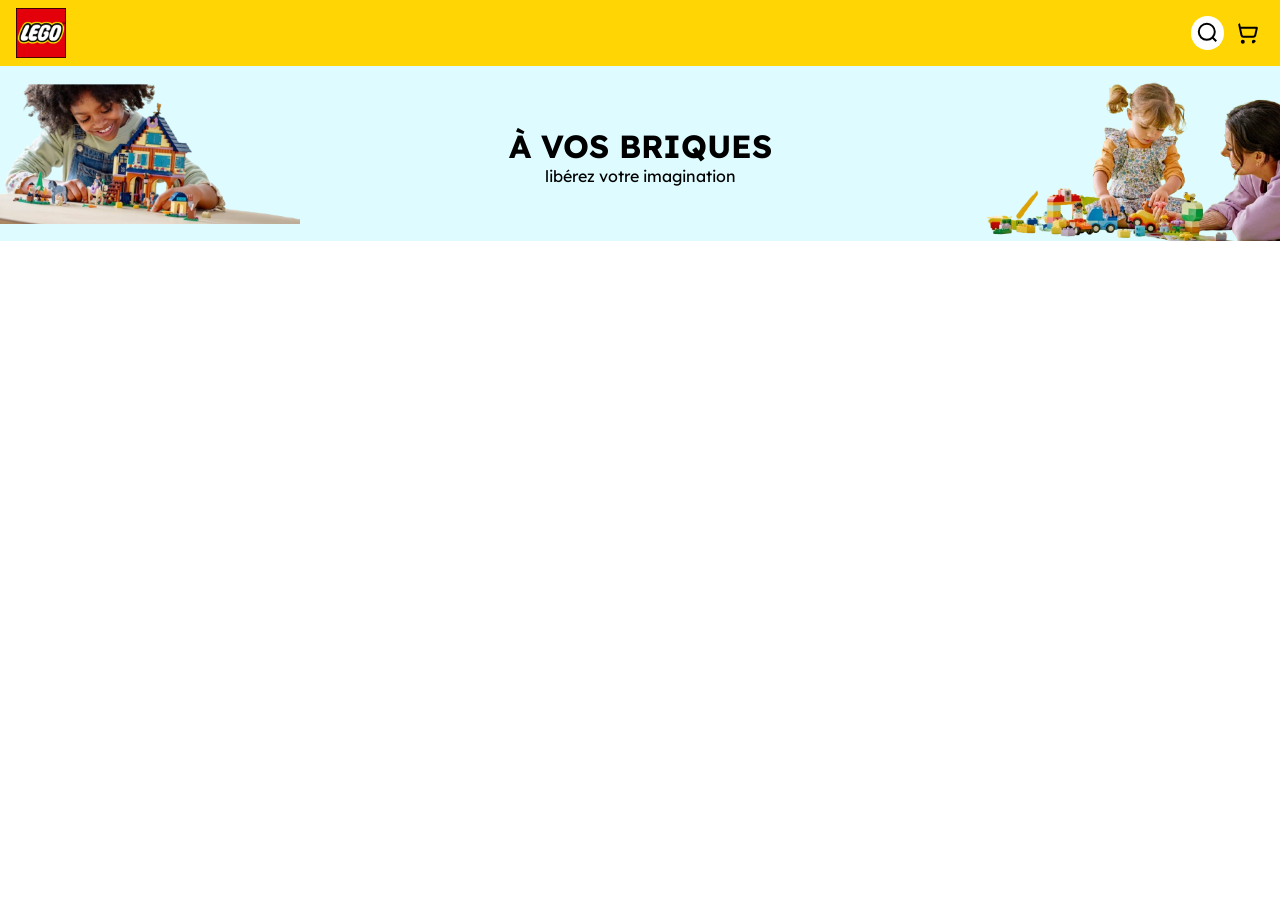
==== index.html @ 7a970a9f "feat(header): add header section with logo and text, and integrate custom font" ====
<!DOCTYPE html>
<html lang="en">
<head>
  <meta charset="UTF-8">
  <meta name="viewport" content="width=device-width, initial-scale=1.0">
  <title>Accueil | Boutique LEGO® (non-)officielle FR </title>

  <link rel="stylesheet" href="styles/base.css">
  <link rel="stylesheet" href="styles/navbar.css">
  <link rel="stylesheet" href="styles/header.css">

  <link rel="preconnect" href="https://fonts.googleapis.com">
  <link rel="preconnect" href="https://fonts.gstatic.com" crossorigin>
  <link href="https://fonts.googleapis.com/css2?family=Lexend:wght@100..900&display=swap" rel="stylesheet">
</head>
<body>
  <header>
    <div class="navbar">
      <img src="public/lego-logo.png" alt="LEGO® logo" class="logo">

      <div class="nav-links">
        <svg xmlns="http://www.w3.org/2000/svg" width="24" height="24" viewBox="0 0 24 24" fill="none" stroke="currentColor" stroke-width="2" stroke-linecap="round" stroke-linejoin="round" class="lucide lucide-search"><circle cx="11" cy="11" r="8"/><path d="m21 21-4.3-4.3"/></svg>

        <svg xmlns="http://www.w3.org/2000/svg" width="24" height="24" viewBox="0 0 24 24" fill="none" stroke="currentColor" stroke-width="2" stroke-linecap="round" stroke-linejoin="round" class="lucide lucide-shopping-cart"><circle cx="8" cy="21" r="1"/><circle cx="19" cy="21" r="1"/><path d="M2.05 2.05h2l2.66 12.42a2 2 0 0 0 2 1.58h9.78a2 2 0 0 0 1.95-1.57l1.65-7.43H5.12"/></svg>
      </div>
    </div>

    <div class="header">
      <img src="./public/lego-human-left.png" alt="LEGO® logo" class="left">

      <div class="header-content">
        <h1>À vos briques</h1>
        <p>libérez votre imagination</p>
      </div>

      <img src="./public/lego-human-right.png" alt="LEGO® logo" class="right">
    </div>
  </header>
</body>
</html>
---- styles/base.css ----
body {
  padding: 0;
  margin: 0;
  background-color: #FFFFFF;

  font-family: "Lexend", sans-serif;
}
---- styles/navbar.css ----
.navbar {
  padding: 0.5rem 1rem;
  display: flex;
  flex-direction: row;
  justify-content: space-between;
  align-items: center;
  align-content: center;
  background-color: #FFD503;
}

img {
  width: 50px;
  height: 50px;
}

.nav-links {
  display: flex;
  justify-content: space-between;
  gap: 6px;
  cursor: pointer;

  .lucide {
    color: #000000;
    padding: 0.3rem;
    border-radius: 100%;
  }:hover {
    background-color: rgb(248, 248, 248);
  }

  .lucide-search {
    background-color: #FFFFFF;
  }:hover {
    background-color: rgb(248, 248, 248);
  }
}
---- styles/header.css ----
.header {
  background-color: #DEFCFF;
  position: relative;
  display: flex;
  flex-direction: row;
  justify-content: space-between;
  z-index: 1;
  align-items: center;
}

.header-content {
  text-align: center;
  display: flex;
  flex-direction: column;
  justify-content: center;
  align-items: center;
  flex: 1;
  z-index: 10;
  color: #000000;
}

.header img {
  width: 300px;
  height: auto;
}

.header-content h1 {
  font-size: 2rem;
  font-weight: bold;
  text-transform: uppercase;
  margin-bottom: -1rem;
}

.header-content p {
  font-size: 1rem;
}
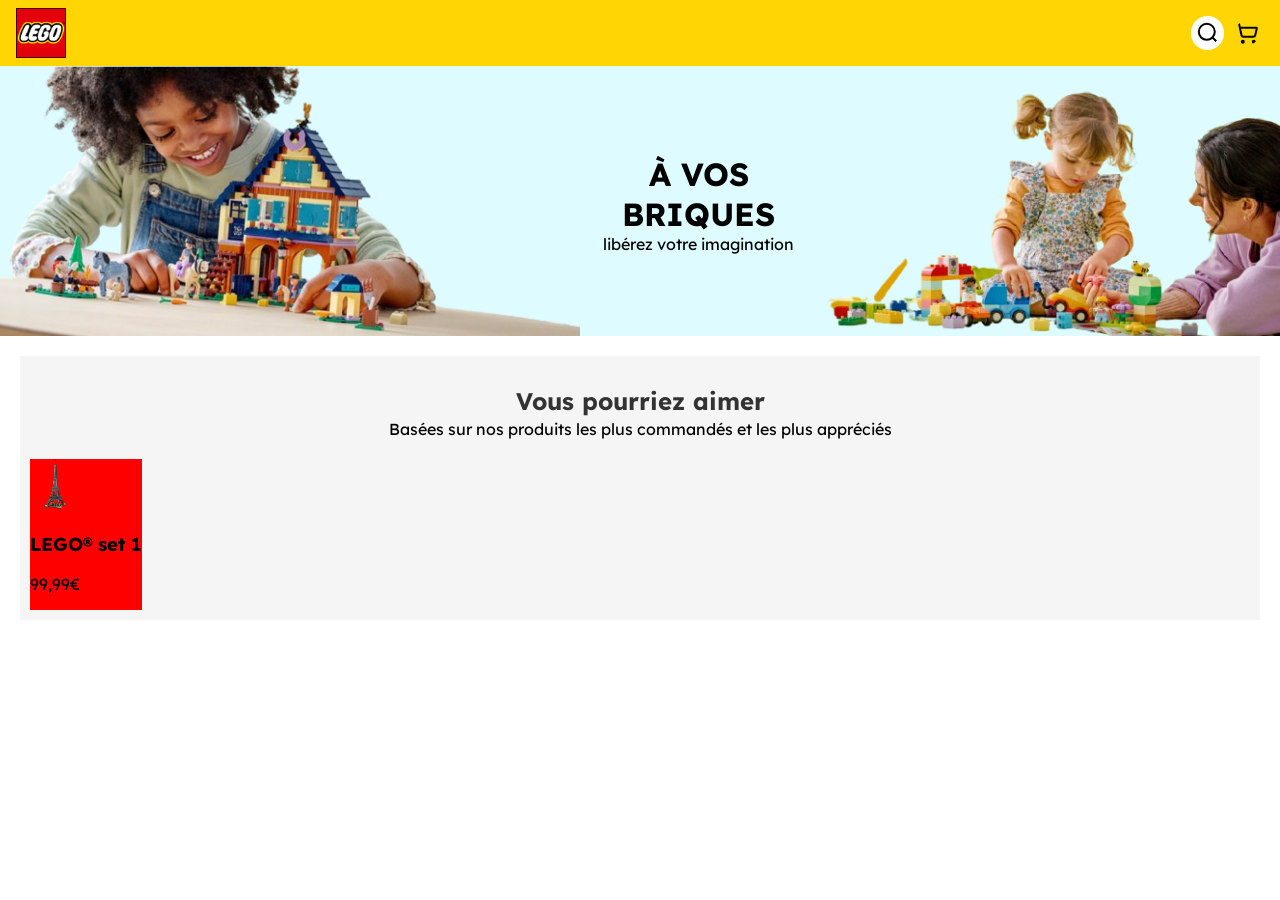
==== commit 26c9422b: "feat(most-sell): add most-sell section with styling for featured LEGO® items" ====
--- a/index.html
+++ b/index.html
@@ -8,6 +8,7 @@
   <link rel="stylesheet" href="styles/base.css">
   <link rel="stylesheet" href="styles/navbar.css">
   <link rel="stylesheet" href="styles/header.css">
+  <link rel="stylesheet" href="styles/most-sell.css">
 
   <link rel="preconnect" href="https://fonts.googleapis.com">
   <link rel="preconnect" href="https://fonts.gstatic.com" crossorigin>
@@ -36,5 +37,20 @@
       <img src="./public/lego-human-right.png" alt="LEGO® logo" class="right">
     </div>
   </header>
+
+  <div id="most-sell">
+    <div id="title">
+      <h2>Vous pourriez aimer</h2>
+      <p>Basées sur nos produits les plus commandés et les plus appréciés</p>
+    </div>
+
+    <div id="items">
+      <div class="lego-item-card">
+        <img src="./public/items/0.png" alt="LEGO® set 1">
+        <h3>LEGO® set 1</h3>
+        <p>99,99€</p>
+      </div>
+    </div>
+  </div>
 </body>
 </html>
--- a/styles/header.css
+++ b/styles/header.css
@@ -6,6 +6,11 @@
   justify-content: space-between;
   z-index: 1;
   align-items: center;
+  height: 30vh;
+
+  @media (max-width: 768px) {
+    height: 20vh;
+  }
 }
 
 .header-content {
@@ -19,9 +24,29 @@
   color: #000000;
 }
 
-.header img {
-  width: 300px;
-  height: auto;
+.header {
+  img {
+    width: 300px;
+    height: auto;
+  }
+
+  img.left {
+    height: 100%;
+    width: auto;
+
+    @media (max-width: 768px) {
+      display: none;
+    }
+  }
+
+  img.right {
+    height: 100%;
+    width: auto;
+
+    @media (max-width: 768px) {
+      display: none;
+    }
+  }
 }
 
 .header-content h1 {
--- a/styles/most-sell.css
+++ b/styles/most-sell.css
@@ -0,0 +1,32 @@
+div#most-sell {
+    margin: 20px;
+    padding: 10px;
+    background-color: #f5f5f5;
+
+    #title {
+        text-align: center;
+        margin-bottom: 20px;
+
+        h2 {
+            font-size: 1.5em;
+            color: #333;
+            margin-bottom: -13px;
+        }
+    
+        ul {
+            list-style-type: none;
+            padding: 0;
+            margin: 0;
+        }
+    }
+
+    #items {
+        display: flex;
+        justify-content: space-between;
+        flex-wrap: wrap;
+    }
+}
+
+.lego-item-card {
+    background-color: red;
+}
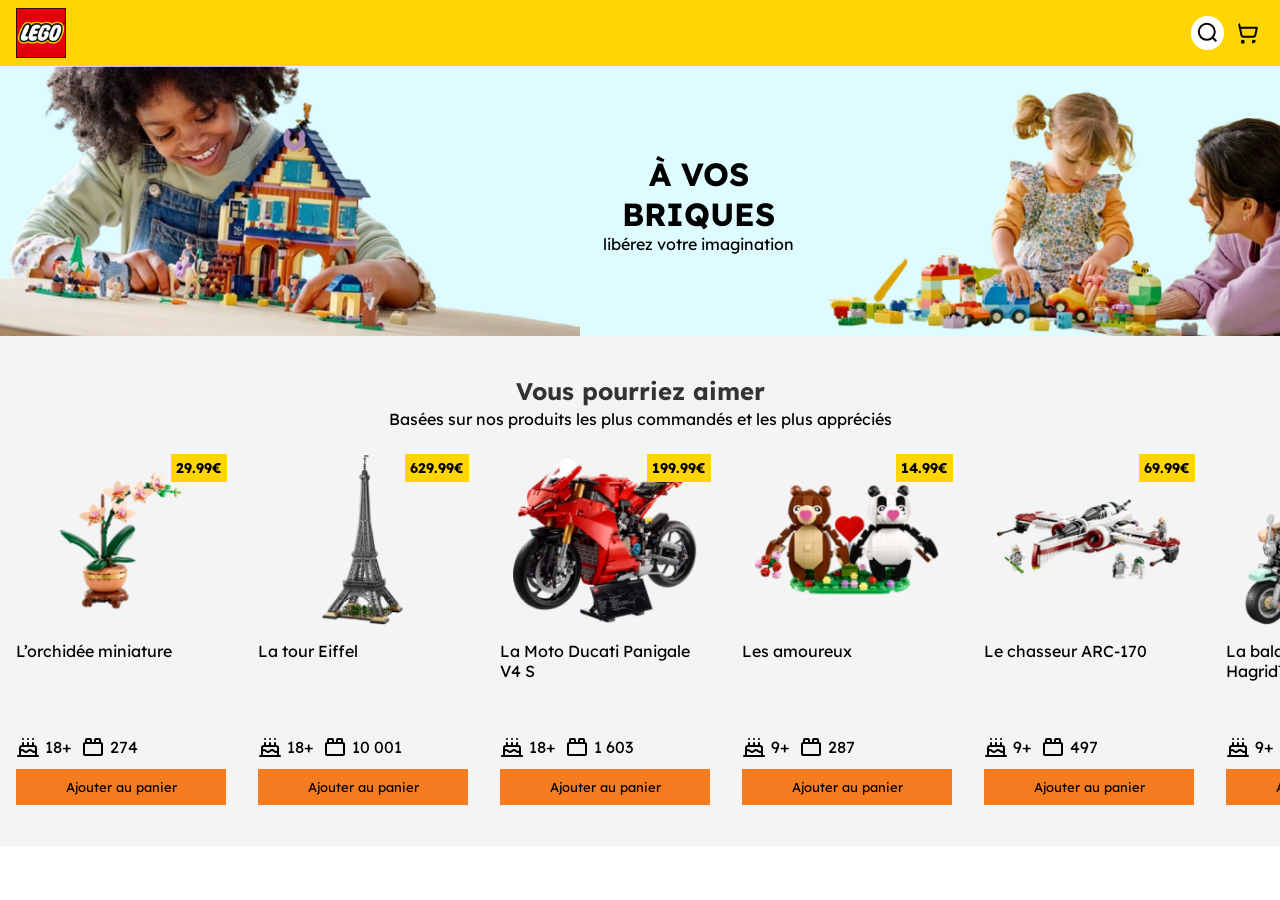
==== commit f508f63c: "feat(lego-item-card): implement custom element for LEGO® item display with dynamic attributes" ====
--- a/index.html
+++ b/index.html
@@ -14,8 +14,9 @@
   <link rel="preconnect" href="https://fonts.gstatic.com" crossorigin>
   <link href="https://fonts.googleapis.com/css2?family=Lexend:wght@100..900&display=swap" rel="stylesheet">
 </head>
+
 <body>
-  <header>
+  <header style="width: 100%;">
     <div class="navbar">
       <img src="public/lego-logo.png" alt="LEGO® logo" class="logo">
 
@@ -45,12 +46,64 @@
     </div>
 
     <div id="items">
-      <div class="lego-item-card">
-        <img src="./public/items/0.png" alt="LEGO® set 1">
-        <h3>LEGO® set 1</h3>
-        <p>99,99€</p>
-      </div>
+      <lego-item-card
+        image="./public/items/2.png"
+        price="29.99€"
+        name="L’orchidée miniature"
+        age="18+"
+        bricks="274"
+      ></lego-item-card>
+
+      <lego-item-card
+        image="./public/items/0.png"
+        price="629.99€"
+        name="La tour Eiffel"
+        age="18+"
+        bricks="10 001"
+      ></lego-item-card>
+      
+      <lego-item-card
+        image="./public/items/1.png"
+        price="199.99€"
+        name="La Moto Ducati Panigale V4 S"
+        age="18+"
+        bricks="1 603"
+      ></lego-item-card>
+      
+      <lego-item-card
+        image="./public/items/3.png"
+        price="14.99€"
+        name="Les amoureux"
+        age="9+"
+        bricks="287"
+      ></lego-item-card>
+      
+      <lego-item-card
+        image="./public/items/4.png"
+        price="69.99€"
+        name="Le chasseur ARC-170"
+        age="9+"
+        bricks="497"
+      ></lego-item-card>
+      
+      <lego-item-card
+        image="./public/items/5.png"
+        price="49.99€"
+        name="La balade en moto de Hagrid™ et Harry"
+        age="9+"
+        bricks="617"
+      ></lego-item-card>
+      
+      <lego-item-card
+        image="./public/items/6.png"
+        price="79.99€"
+        name="LOVE"
+        age="18+"
+        bricks="791"
+      ></lego-item-card>
     </div>
   </div>
+
+  <script src="public/scripts/lego-item-card.js"></script>
 </body>
 </html>
--- a/styles/base.css
+++ b/styles/base.css
@@ -1,7 +1,17 @@
+/* style="display: flex; justify-content: center; align-items: center; flex-direction: column;" */
+
 body {
   padding: 0;
   margin: 0;
   background-color: #FFFFFF;
 
   font-family: "Lexend", sans-serif;
+
+  width: 100%;
+  height: 100%;
+
+  display: flex;
+  justify-content: center;
+  align-items: center;
+  flex-direction: column;
 }
--- a/styles/most-sell.css
+++ b/styles/most-sell.css
@@ -1,32 +1,117 @@
-div#most-sell {
-    margin: 20px;
-    padding: 10px;
-    background-color: #f5f5f5;
+#most-sell {
+  background-color: #F4F4F4;
+  width: 100%;
+  padding: 20px;
+}
 
-    #title {
-        text-align: center;
-        margin-bottom: 20px;
+#title {
+  text-align: center;
+  margin-bottom: 20px;
+}
 
-        h2 {
-            font-size: 1.5em;
-            color: #333;
-            margin-bottom: -13px;
-        }
-    
-        ul {
-            list-style-type: none;
-            padding: 0;
-            margin: 0;
-        }
-    }
+#title h2 {
+  font-size: 1.5em;
+  color: #333;
+  margin-bottom: -13px;
+}
 
-    #items {
-        display: flex;
-        justify-content: space-between;
-        flex-wrap: wrap;
-    }
+#title ul {
+  list-style-type: none;
+  padding: 0;
+  margin: 0;
+}
+
+#items {
+  padding-left: 10px;
+  padding-right: 10px;
+
+  display: flex;
+  flex-direction: row;
+  gap: 20px;
+  overflow-x: auto;
+  overflow-y: hidden;
+  -webkit-overflow-scrolling: touch;
+  padding-bottom: 15px;
 }
 
 .lego-item-card {
-    background-color: red;
+  position: relative;
+  background-color: #F4F4F4;
+  padding: 6px;
+  min-width: 210px;
+  flex-shrink: 0;
+  min-height: 350px;
+  
+  display: flex;
+  flex-direction: column;
+}
+
+.lego-item-card img {
+  width: 100%;
+  height: 170px;
+  object-fit: contain;
+}
+
+.lego-item-card span.price {
+  position: absolute;
+  top: 0;
+  right: 0;
+  background-color: #FFD503;
+  color: #000000;
+  padding: 5px;
+  margin: 5px;
+  font-size: 14px;
+  font-weight: bold;
+}
+
+.lego-item-card p {
+  font-weight: 400;
+  flex-shrink: 1;
+	max-width: 210px;
+}
+
+.card-content {
+  display: flex;
+  flex-direction: column;
+  flex: 1;
+  justify-content: space-between;
+}
+
+.item-bottom {
+  padding: 10px;
+  margin-top: auto;
+}
+
+.item-details {
+  display: flex;
+  flex-direction: row;
+  gap: 10px;
+  margin-bottom: 10px;
+}
+
+.item-age, 
+.item-bricks {
+  display: flex;
+  align-items: center;
+  justify-content: center;
+  gap: 5px;
+}
+
+.item-bottom {
+	padding: 0px;
+}
+
+.item-bottom button {
+  font-family: 'Lexend', sans-serif;
+  background-color: #F57C20;
+  padding: 10px;
+  border: none;
+  font-weight: 400;
+  cursor: pointer;
+  width: 100%;
+  font-size: 13px;
+}
+
+.item-bottom button:hover {
+	background-color: #e0701b;
 }
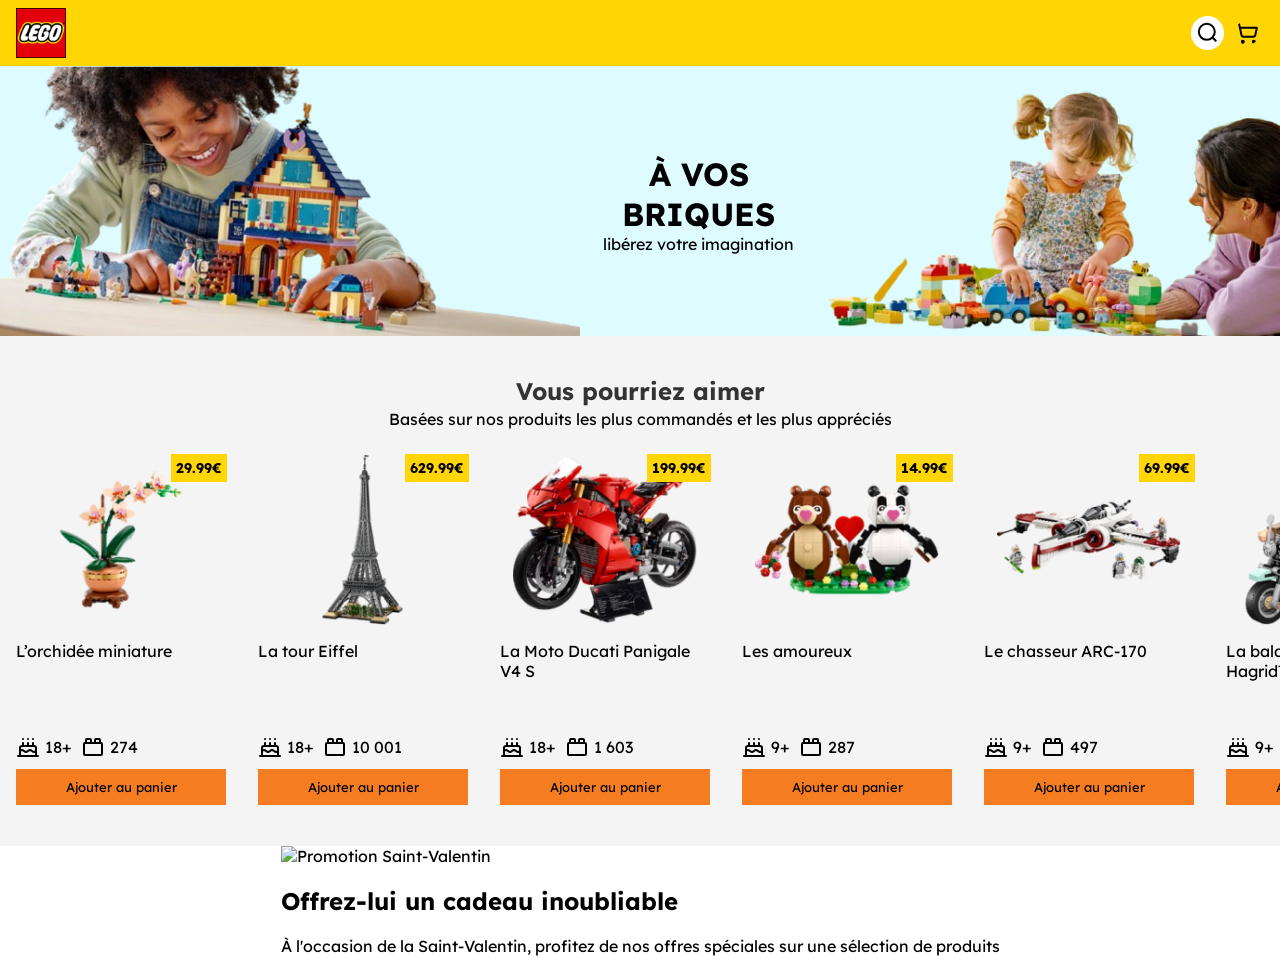
==== commit 79c2b2cd: "feat(promo): add promotional section for Valentine's Day with associated styles" ====
--- a/index.html
+++ b/index.html
@@ -9,6 +9,7 @@
   <link rel="stylesheet" href="styles/navbar.css">
   <link rel="stylesheet" href="styles/header.css">
   <link rel="stylesheet" href="styles/most-sell.css">
+  <link rel="stylesheet" href="styles/promo.css">
 
   <link rel="preconnect" href="https://fonts.googleapis.com">
   <link rel="preconnect" href="https://fonts.gstatic.com" crossorigin>
@@ -104,6 +105,15 @@
     </div>
   </div>
 
+  <section id="valentine">
+    <img src="./public/promo/valentine.png" alt="Promotion Saint-Valentin" class="promo-image">
+    
+    <div class="promo-content">
+      <h2>Offrez-lui un cadeau inoubliable</h2>
+      <p>À l'occasion de la Saint-Valentin, profitez de nos offres spéciales sur une sélection de produits</p>
+    </div>
+  </section>
+
   <script src="public/scripts/lego-item-card.js"></script>
 </body>
 </html>
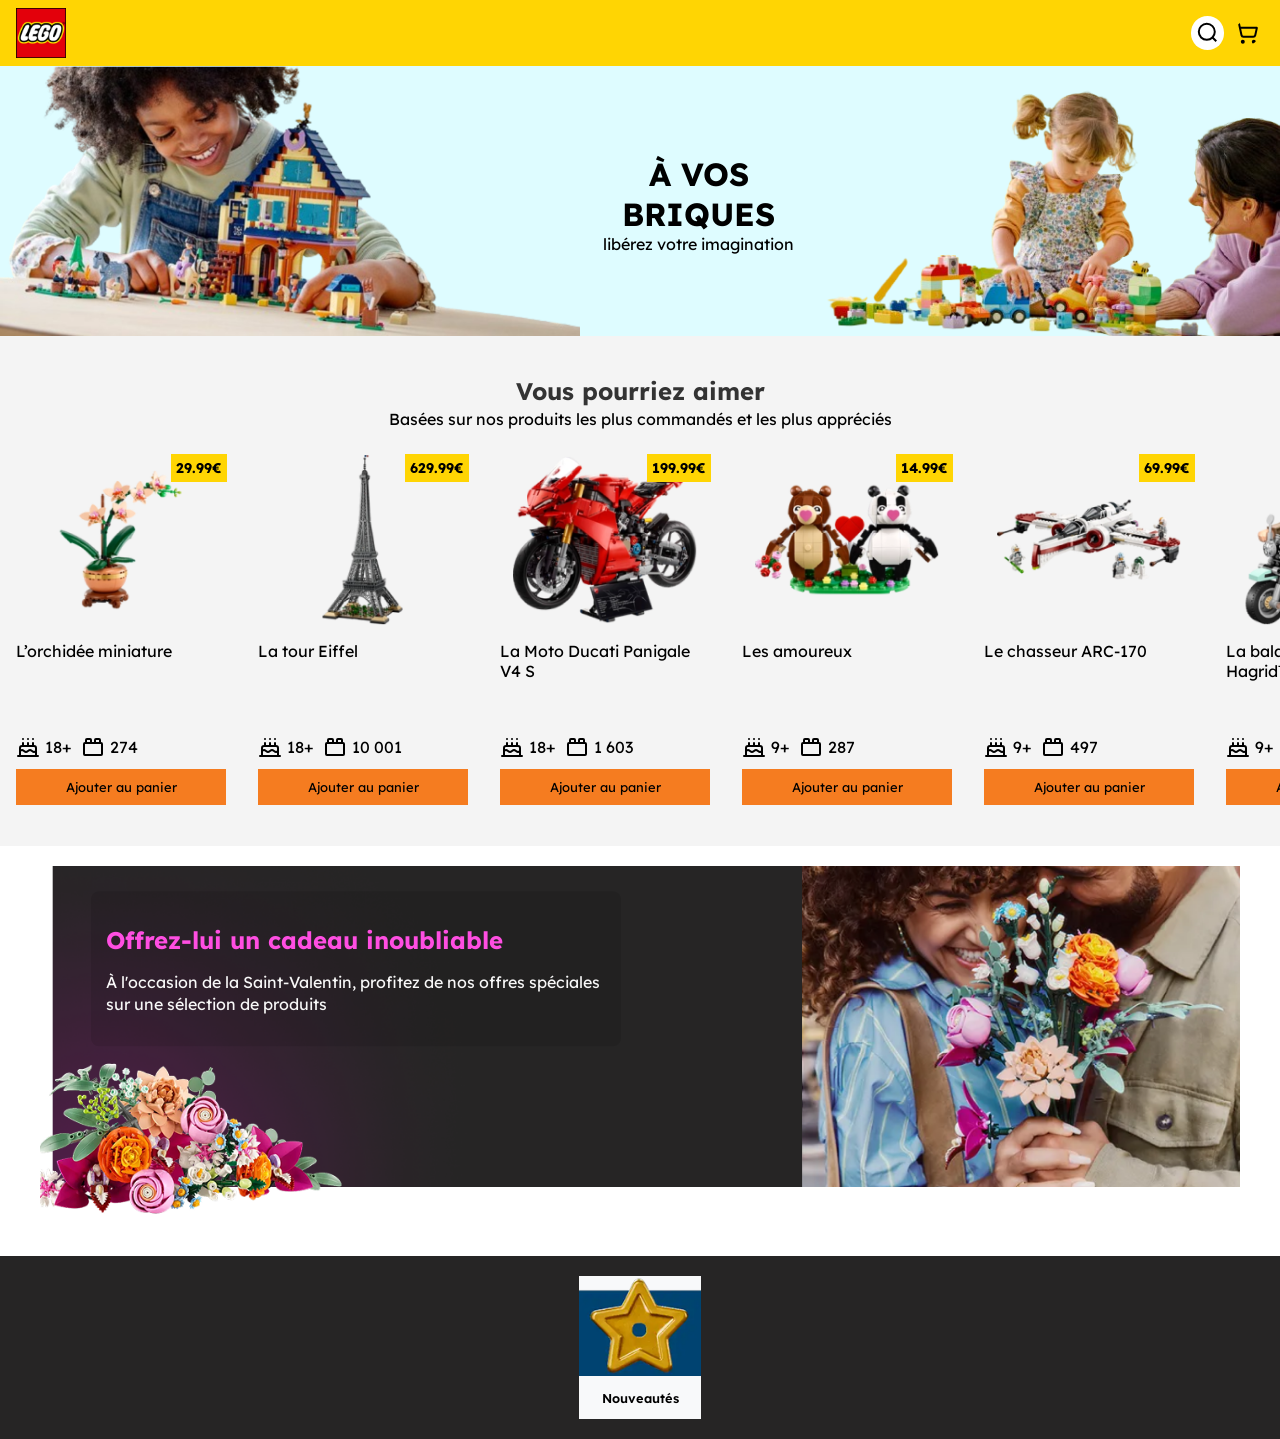
==== commit 1e3d579c: "feat(index.html): add categories section to display product categories on the homepage feat(categori" ====
--- a/index.html
+++ b/index.html
@@ -10,6 +10,7 @@
   <link rel="stylesheet" href="styles/header.css">
   <link rel="stylesheet" href="styles/most-sell.css">
   <link rel="stylesheet" href="styles/promo.css">
+  <link rel="stylesheet" href="styles/categories.css">
 
   <link rel="preconnect" href="https://fonts.googleapis.com">
   <link rel="preconnect" href="https://fonts.gstatic.com" crossorigin>
@@ -114,6 +115,15 @@
     </div>
   </section>
 
+  <section id="categories">
+    <div class="c">
+      <div class="category">
+        <img src="/public/items/categories/0.png" alt="Nouveautés" class="category-image">
+        <h3>Nouveautés</h3>
+      </div>
+    </div>
+  </section>
+
   <script src="public/scripts/lego-item-card.js"></script>
 </body>
 </html>
--- a/styles/most-sell.css
+++ b/styles/most-sell.css
@@ -1,7 +1,7 @@
 #most-sell {
   background-color: #F4F4F4;
   width: 100%;
-  padding: 20px;
+  padding: 20px 0 20px 0;
 }
 
 #title {
--- a/styles/promo.css
+++ b/styles/promo.css
@@ -0,0 +1,66 @@
+section#valentine {
+  position: relative;
+  padding: 20px 10px;
+  width: 100%;
+  max-width: 1200px;
+  margin: 0 auto;
+  overflow: hidden;
+
+  img {
+    position: relative;
+    width: 100%;
+    max-height: 370px;
+    height: auto;
+    object-fit: cover;
+    display: block;
+  }
+
+  .promo-content {
+    position: absolute;
+    top: 30%;
+    left: 5%;
+    transform: translateY(-50%);
+    width: min(90%, 500px);
+    padding: 15px;
+    
+    background: rgba(0, 0, 0, 0.1);
+    border-radius: 8px;
+
+    h2 {
+      font-size: clamp(16px, 4vw, 24px);
+      font-weight: 700;
+      color: #FF4EE2;
+      margin-bottom: 10px;
+      line-height: 1.2;
+    }
+
+    p {
+      font-size: clamp(12px, 3vw, 16px);
+      color: #F8F8F8;
+      line-height: 1.4;
+    }
+  }
+}
+
+@media screen and (max-width: 768px) {
+  section#valentine {
+    padding: 10px 5px;
+
+    .promo-content {
+      top: 50%;
+      width: 90%;
+      left: 50%;
+      transform: translate(-50%, -50%);
+      text-align: center;
+    }
+  }
+}
+
+@media screen and (max-width: 480px) {
+  section#valentine {
+    .promo-content {
+      top: 50%;
+      padding: 10px;
+    }
+  }
+}
--- a/styles/categories.css
+++ b/styles/categories.css
@@ -0,0 +1,25 @@
+section#categories {
+  width: 100%;
+  background-color: #262525;
+  display: flex;
+  flex-wrap: wrap;
+  justify-content: center;
+  padding: 20px 0;
+
+  .c {
+    background-color: #f8f9fa;
+
+    img {
+      width: 100%;
+      height: 100px;
+      object-fit: fill;
+    }
+
+    h3 {
+      font-size: 0.80em;
+      font-weight: 600;
+      margin-top: 10px;
+      text-align: center;
+    }
+  }
+}
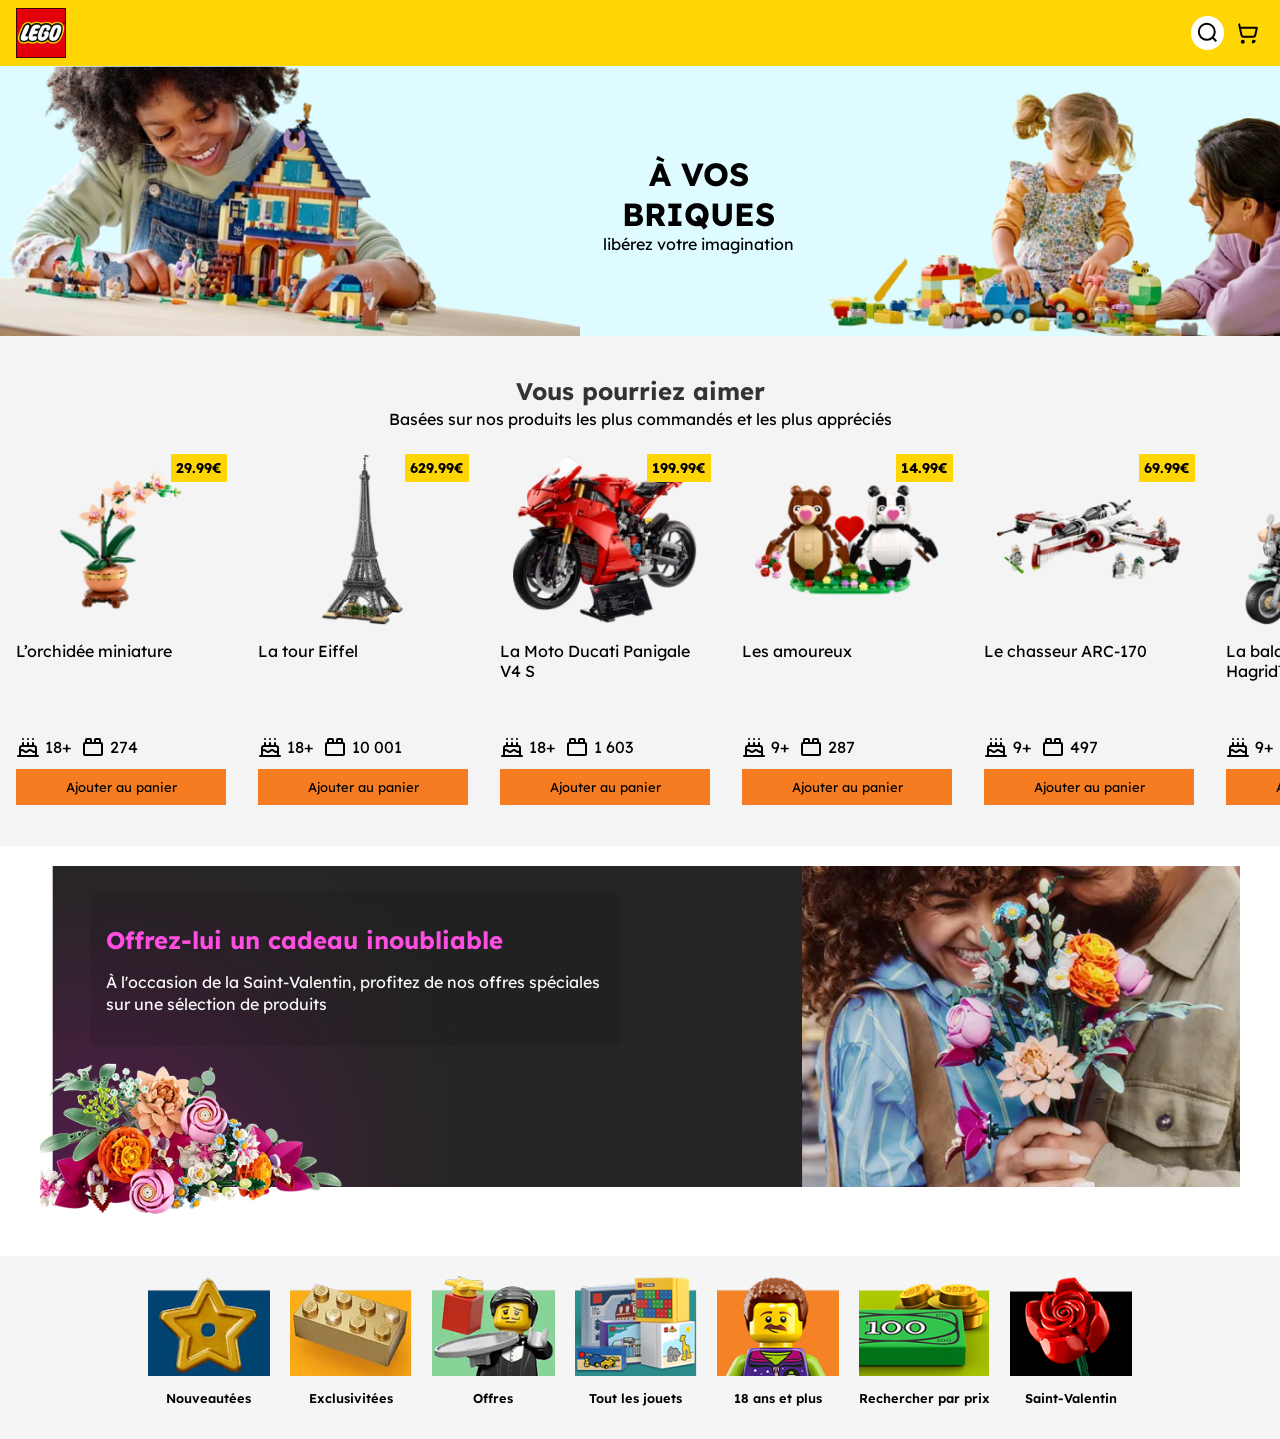
==== commit 27a678cb: "feat(index.html, categories.css): replace static category display with reusable lego-item-category c" ====
--- a/index.html
+++ b/index.html
@@ -116,14 +116,43 @@
   </section>
 
   <section id="categories">
-    <div class="c">
-      <div class="category">
-        <img src="/public/items/categories/0.png" alt="Nouveautés" class="category-image">
-        <h3>Nouveautés</h3>
-      </div>
-    </div>
+    <lego-item-category
+      image="0"
+      label="Nouveautées"
+    ></lego-item-category>
+
+    <lego-item-category
+      image="1"
+      label="Exclusivitées"
+    ></lego-item-category>
+
+    <lego-item-category
+      image="2"
+      label="Offres"
+    ></lego-item-category>
+
+    <lego-item-category
+      image="3"
+      label="Tout les jouets"
+    ></lego-item-category>
+
+    <lego-item-category
+      image="4"
+      label="18 ans et plus"
+    ></lego-item-category>
+
+    <lego-item-category
+      image="5"
+      label="Rechercher par prix"
+    ></lego-item-category>
+
+    <lego-item-category
+      image="6"
+      label="Saint-Valentin"
+    ></lego-item-category>
   </section>
 
   <script src="public/scripts/lego-item-card.js"></script>
+  <script src="public/scripts/lego-category-card.js"></script>
 </body>
 </html>
--- a/styles/categories.css
+++ b/styles/categories.css
@@ -1,14 +1,13 @@
 section#categories {
   width: 100%;
-  background-color: #262525;
+  background-color: #f5f5f5;
   display: flex;
   flex-wrap: wrap;
   justify-content: center;
   padding: 20px 0;
+  gap: 20px;
 
   .c {
-    background-color: #f8f9fa;
-
     img {
       width: 100%;
       height: 100px;
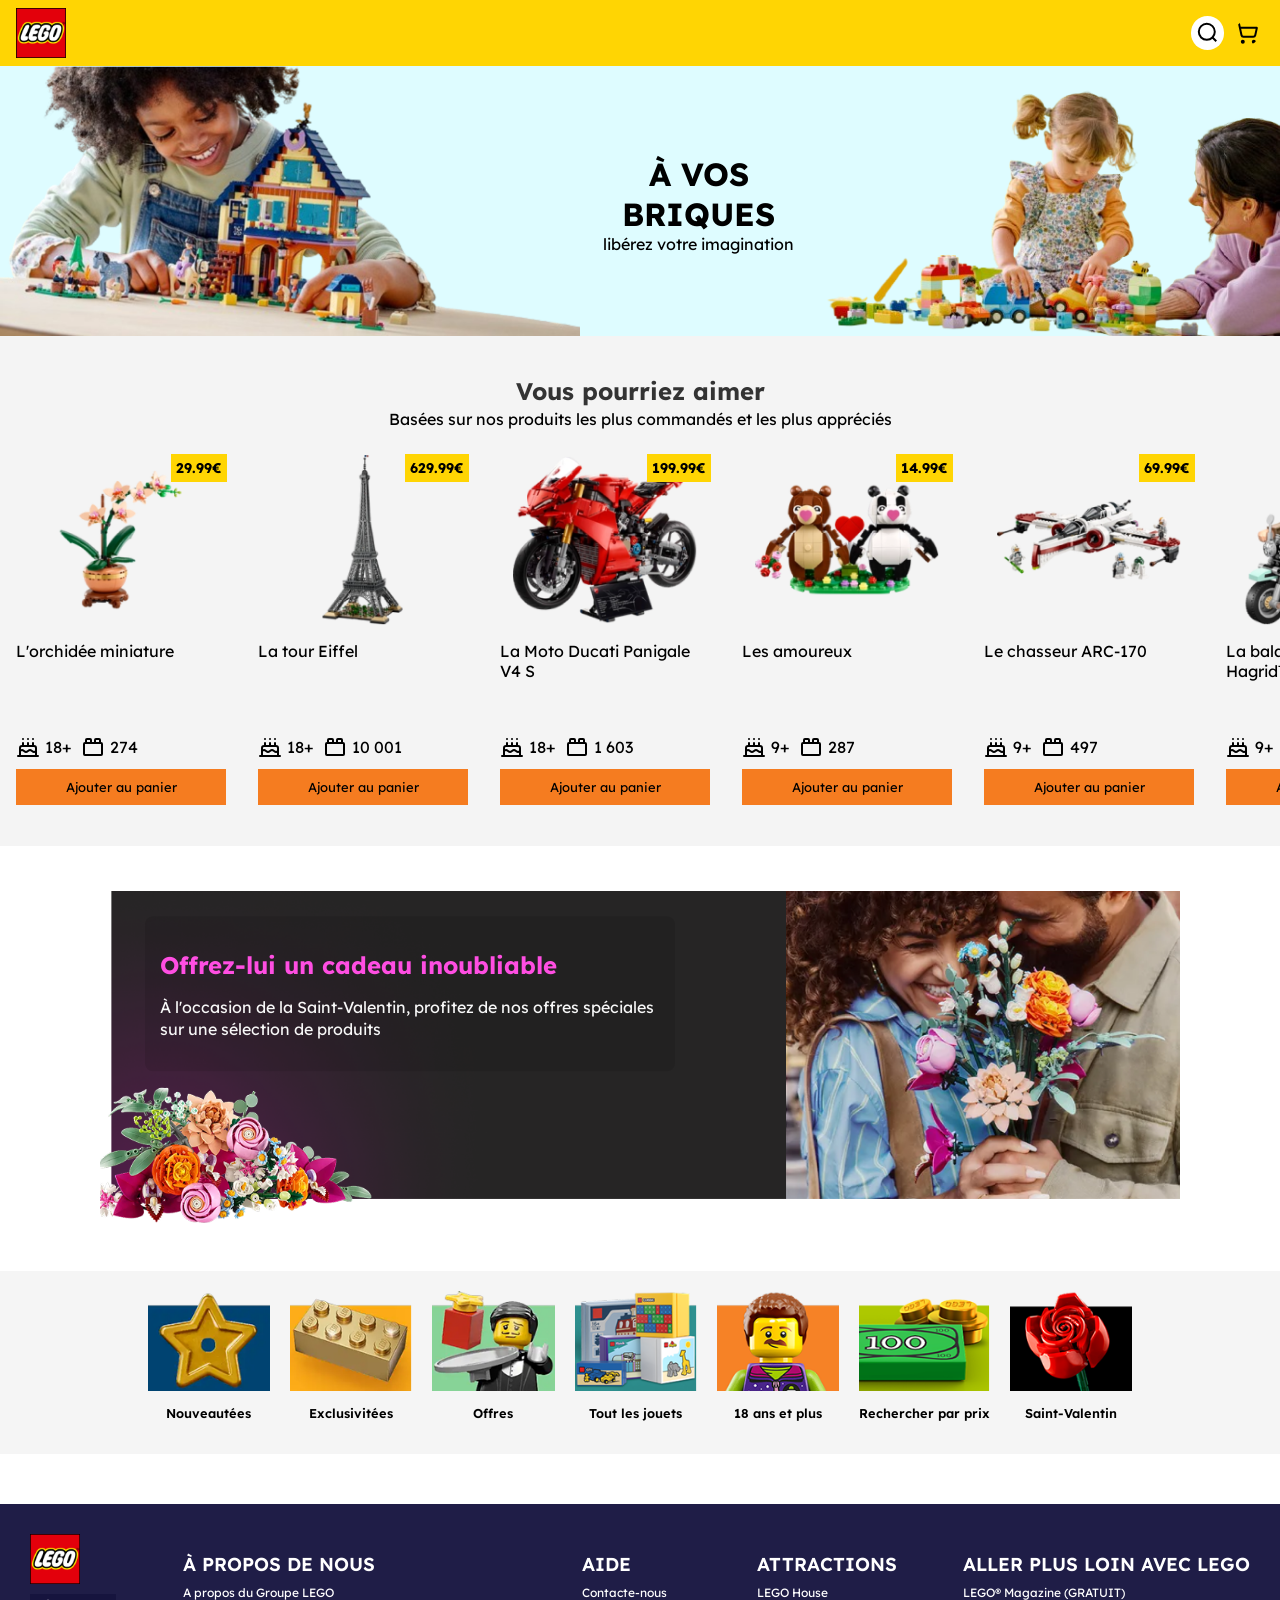
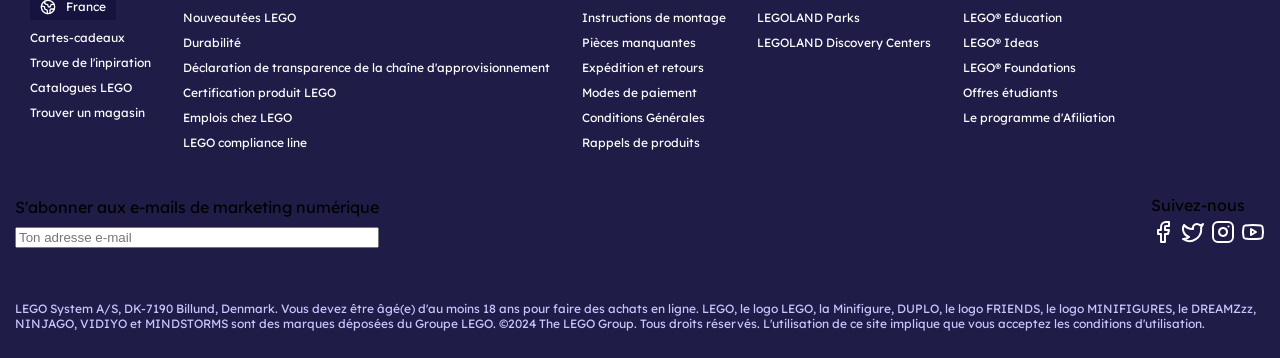
==== commit 8ada9da5: "feat(index.html, footer.css): add footer section with navigation and legal information for improved " ====
--- a/index.html
+++ b/index.html
@@ -11,6 +11,7 @@
   <link rel="stylesheet" href="styles/most-sell.css">
   <link rel="stylesheet" href="styles/promo.css">
   <link rel="stylesheet" href="styles/categories.css">
+  <link rel="stylesheet" href="styles/footer.css">
 
   <link rel="preconnect" href="https://fonts.googleapis.com">
   <link rel="preconnect" href="https://fonts.gstatic.com" crossorigin>
@@ -51,7 +52,7 @@
       <lego-item-card
         image="./public/items/2.png"
         price="29.99€"
-        name="L’orchidée miniature"
+        name="L&apos;orchidée miniature"
         age="18+"
         bricks="274"
       ></lego-item-card>
@@ -111,7 +112,7 @@
     
     <div class="promo-content">
       <h2>Offrez-lui un cadeau inoubliable</h2>
-      <p>À l'occasion de la Saint-Valentin, profitez de nos offres spéciales sur une sélection de produits</p>
+      <p>À l&apos;occasion de la Saint-Valentin, profitez de nos offres spéciales sur une sélection de produits</p>
     </div>
   </section>
 
@@ -151,6 +152,100 @@
       label="Saint-Valentin"
     ></lego-item-category>
   </section>
+
+  <footer>
+    <div class="rows">
+      <div id="footer-nav">
+        <img src="public/lego-logo.png" alt="LEGO® logo" class="logo">
+
+        <div id="langSelector">
+          <svg xmlns="http://www.w3.org/2000/svg" width="24" height="24" viewBox="0 0 24 24" fill="none" stroke="currentColor" stroke-width="2" stroke-linecap="round" stroke-linejoin="round" class="lucide lucide-earth"><path d="M21.54 15H17a2 2 0 0 0-2 2v4.54"/><path d="M7 3.34V5a3 3 0 0 0 3 3a2 2 0 0 1 2 2c0 1.1.9 2 2 2a2 2 0 0 0 2-2c0-1.1.9-2 2-2h3.17"/><path d="M11 21.95V18a2 2 0 0 0-2-2a2 2 0 0 1-2-2v-1a2 2 0 0 0-2-2H2.05"/><circle cx="12" cy="12" r="10"/></svg>
+          <span>France</span>
+        </div>
+
+        <a href="#">Cartes-cadeaux</a>
+        <a href="#">Trouve de l&apos;inpiration</a>
+        <a href="#">Catalogues LEGO</a>
+        <a href="#">Trouver un magasin</a>
+      </div>
+
+      <div id="footer-nav">
+        <h3>à propos de nous</h3>
+        <a href="#">A propos du Groupe LEGO</a>
+        <a href="#">Nouveautées LEGO</a>
+        <a href="#">Durabilité</a>
+        <a href="#">Déclaration de transparence de la chaîne d&apos;approvisionnement</a>
+        <a href="#">Certification produit LEGO</a>
+        <a href="#">Emplois chez LEGO</a>
+        <a href="#">LEGO compliance line</a>
+      </div>
+
+      <div id="footer-nav">
+        <h3>Aide</h3>
+        <a href="#">Contacte-nous</a>
+        <a href="#">Instructions de montage</a>
+        <a href="#">Pièces manquantes</a>
+        <a href="#">Expédition et retours</a>
+        <a href="#">Modes de paiement</a>
+        <a href="#">Conditions Générales</a>
+        <a href="#">Rappels de produits</a>
+      </div>
+
+      <div id="footer-nav">
+        <h3>Attractions</h3>
+        <a href="#">LEGO House</a>
+        <a href="#">LEGOLAND Parks</a>
+        <a href="#">LEGOLAND Discovery Centers</a>
+      </div>
+
+      <div id="footer-nav">
+        <h3>Aller plus loin avec LEGO</h3>
+        <a href="#">LEGO® Magazine (GRATUIT)</a>
+        <a href="#">LEGO® Education</a>
+        <a href="#">LEGO® Ideas</a>
+        <a href="#">LEGO® Foundations</a>
+        <a href="#">Offres étudiants</a>
+        <a href="#">Le programme d&apos;Afiliation</a>
+      </div>
+    </div>
+
+    <div id="footer-bottom">
+      <div id="newsletter-socials">
+        <div id="newsletter">
+          <label>S&apos;abonner aux e-mails de marketing numérique</label>
+          <input type="email" placeholder="Ton adresse e-mail">
+        </div>
+
+        <div id="socials">
+          <label>Suivez-nous</label>
+
+          <div class="socials-links">
+            <a href="#">
+              <svg xmlns="http://www.w3.org/2000/svg" width="24" height="24" viewBox="0 0 24 24" fill="none" stroke="currentColor" stroke-width="2" stroke-linecap="round" stroke-linejoin="round" class="lucide lucide-facebook"><path d="M18 2h-3a5 5 0 0 0-5 5v3H7v4h3v8h4v-8h3l1-4h-4V7a1 1 0 0 1 1-1h3z"/></svg>
+            </a>
+  
+            <a href="#">
+              <svg xmlns="http://www.w3.org/2000/svg" width="24" height="24" viewBox="0 0 24 24" fill="none" stroke="currentColor" stroke-width="2" stroke-linecap="round" stroke-linejoin="round" class="lucide lucide-twitter"><path d="M22 4s-.7 2.1-2 3.4c1.6 10-9.4 17.3-18 11.6 2.2.1 4.4-.6 6-2C3 15.5.5 9.6 3 5c2.2 2.6 5.6 4.1 9 4-.9-4.2 4-6.6 7-3.8 1.1 0 3-1.2 3-1.2z"/></svg>
+            </a>
+  
+            <a href="#">
+              <svg xmlns="http://www.w3.org/2000/svg" width="24" height="24" viewBox="0 0 24 24" fill="none" stroke="currentColor" stroke-width="2" stroke-linecap="round" stroke-linejoin="round" class="lucide lucide-instagram"><rect width="20" height="20" x="2" y="2" rx="5" ry="5"/><path d="M16 11.37A4 4 0 1 1 12.63 8 4 4 0 0 1 16 11.37z"/><line x1="17.5" x2="17.51" y1="6.5" y2="6.5"/></svg>
+            </a>
+  
+            <a href="#">
+              <svg xmlns="http://www.w3.org/2000/svg" width="24" height="24" viewBox="0 0 24 24" fill="none" stroke="currentColor" stroke-width="2" stroke-linecap="round" stroke-linejoin="round" class="lucide lucide-youtube"><path d="M2.5 17a24.12 24.12 0 0 1 0-10 2 2 0 0 1 1.4-1.4 49.56 49.56 0 0 1 16.2 0A2 2 0 0 1 21.5 7a24.12 24.12 0 0 1 0 10 2 2 0 0 1-1.4 1.4 49.55 49.55 0 0 1-16.2 0A2 2 0 0 1 2.5 17"/><path d="m10 15 5-3-5-3z"/></svg>
+            </a>
+          </div>
+        </div>
+      </div>
+
+      <div>
+        <p id="footer-legal">
+          LEGO System A/S, DK-7190 Billund, Denmark. Vous devez être âgé(e) d&apos;au moins 18 ans pour faire des achats en ligne. LEGO, le logo LEGO, la Minifigure, DUPLO, le logo FRIENDS, le logo MINIFIGURES, le DREAMZzz, NINJAGO, VIDIYO et MINDSTORMS sont des marques déposées du Groupe LEGO. ©2024 The LEGO Group. Tous droits réservés. L&apos;utilisation de ce site implique que vous acceptez les conditions d&apos;utilisation.
+        </p>
+      </div>   
+    </div>
+  </footer>
 
   <script src="public/scripts/lego-item-card.js"></script>
   <script src="public/scripts/lego-category-card.js"></script>
--- a/styles/promo.css
+++ b/styles/promo.css
@@ -1,9 +1,8 @@
 section#valentine {
   position: relative;
   padding: 20px 10px;
-  width: 100%;
   max-width: 1200px;
-  margin: 0 auto;
+  margin: 25px auto -10px;
   overflow: hidden;
 
   img {
--- a/styles/categories.css
+++ b/styles/categories.css
@@ -21,4 +21,17 @@
       text-align: center;
     }
   }
+
+  .c:hover {
+    cursor: pointer;
+    transform: scale(1.05);
+
+    img {
+      filter: brightness(0.8);
+    }
+
+    h3 {
+      text-decoration: underline;
+    }
+  }
 }
--- a/styles/footer.css
+++ b/styles/footer.css
@@ -0,0 +1,98 @@
+footer {
+  display: flex;
+  flex-direction: column;
+
+  width: 100%;
+  margin-top: 50px;
+
+  background-color: #1F1D47;
+
+  #langSelector {
+    display: flex;
+    justify-content: center;
+    align-items: center;
+    gap: 10px;
+    padding: 5px;
+    font-size: 0.75rem;
+    color: #fff;
+    max-width: 4.75rem;
+    background-color: #16143E;
+
+    svg {
+      height: 1rem;
+      width: 1rem;
+    }
+  }
+
+  .rows {
+    display: flex;
+    flex-wrap: wrap;
+    justify-content: space-between;
+    padding: 15px;
+  }
+
+  #footer-nav {
+    display: flex;
+    flex-direction: column;
+    padding: 15px;
+    gap: 10px;
+
+    h3 {
+      color: #fff;
+      margin-bottom: -1px;
+      font-weight: 600;
+      text-transform: uppercase;
+    }
+  
+    a {
+      color: #fff;
+      font-size: 0.75rem;
+      text-decoration: none;
+      font-weight: 400;
+    }
+  
+    a:hover {
+      text-decoration: underline;
+    }
+  }
+
+  #footer-bottom {
+    display: flex;
+    flex-direction: column;
+    gap: 10px;
+  }
+
+  #newsletter-socials {
+    display: flex;
+    justify-content: space-between;
+    align-items: center;
+    padding: 15px;
+  }
+
+  #newsletter {
+    display: flex;
+    flex-direction: column;
+    gap: 10px;
+  }
+
+  #socials {
+    display: flex;
+    flex-direction: column;
+    gap: 5px;
+
+    .socials-links {
+      a {
+        color: #fff;
+        font-size: 1.25rem;
+        text-decoration: none;
+      }
+    }
+  }
+
+  #footer-legal {
+    color: #C8C6FF;
+    font-size: 0.75rem;
+    text-align: left;
+    padding: 15px;
+  }
+}
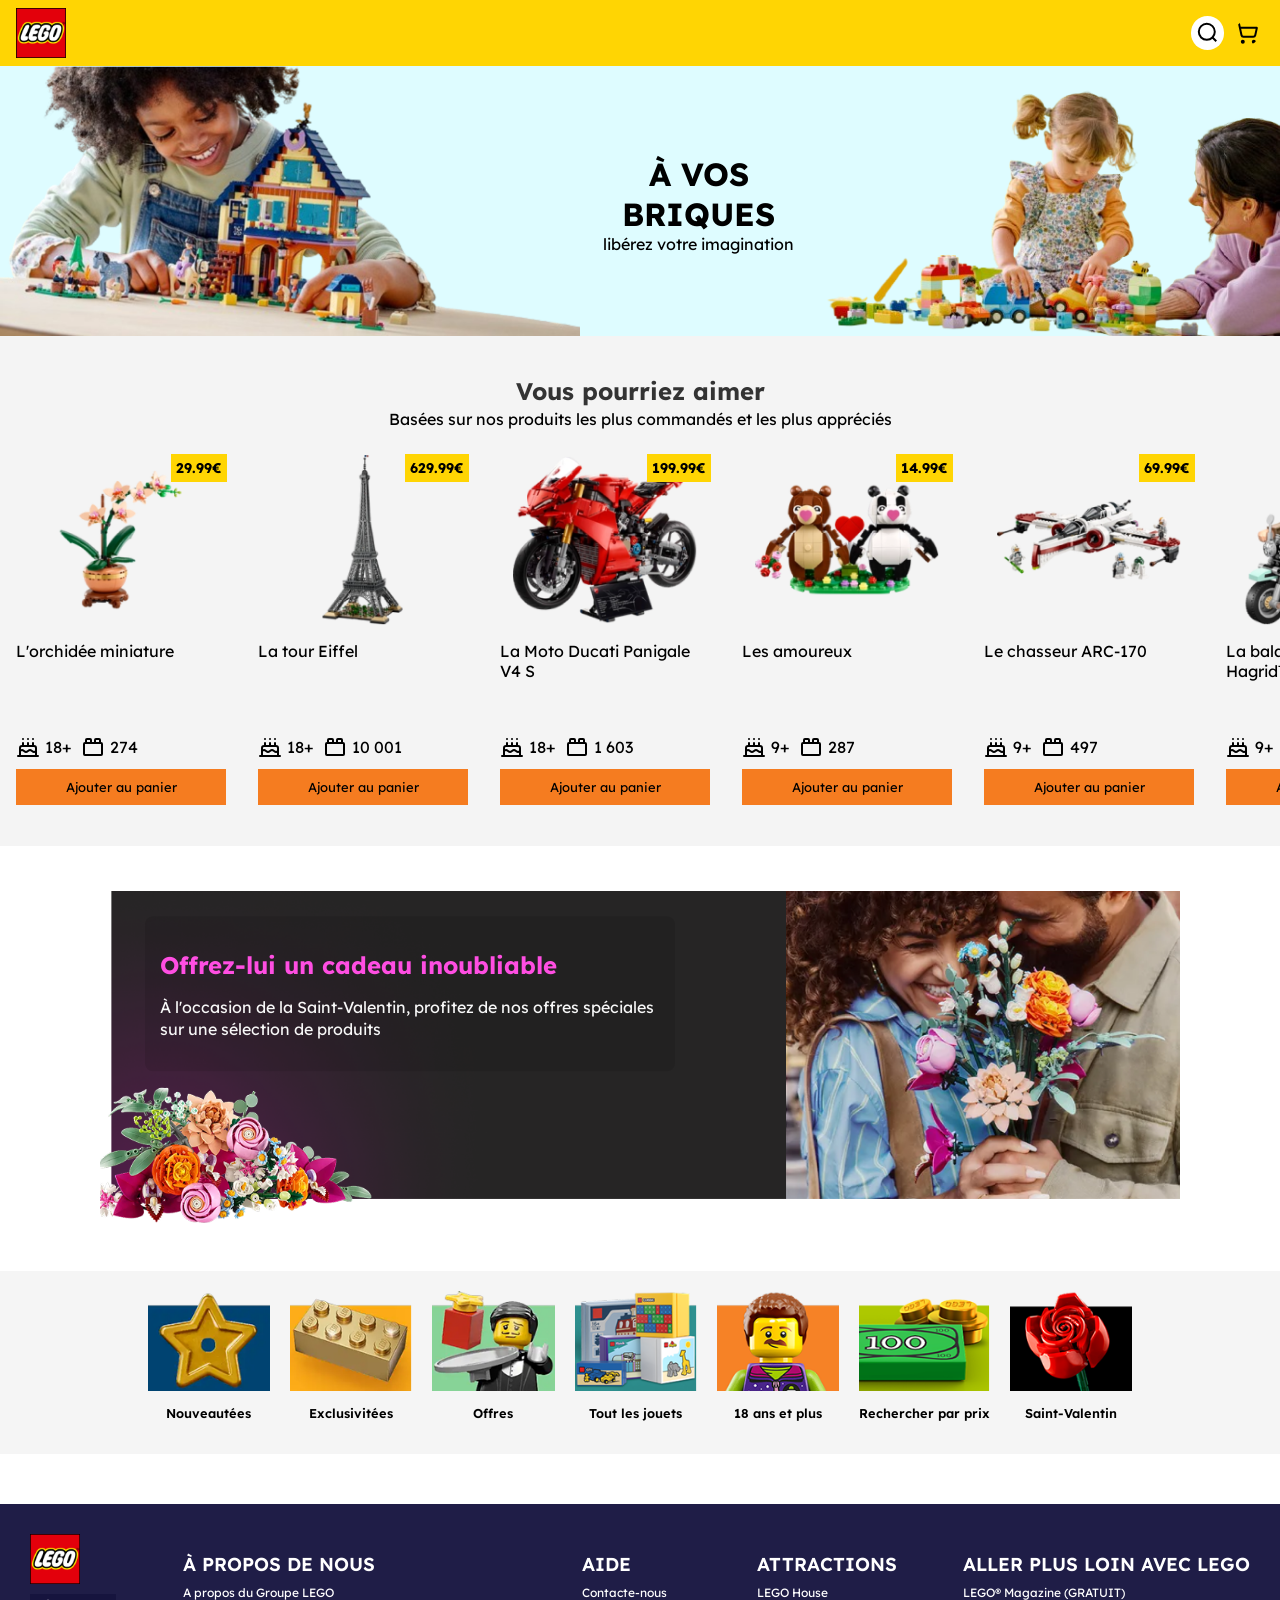
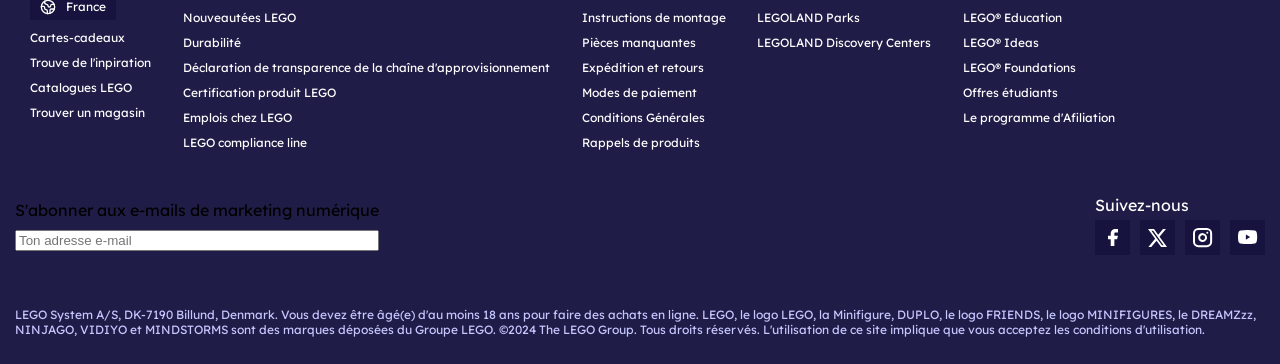
==== commit a9a1074f: "feat(index.html, footer.css): update footer social links with new icons and styles for improved aest" ====
--- a/index.html
+++ b/index.html
@@ -220,20 +220,35 @@
           <label>Suivez-nous</label>
 
           <div class="socials-links">
-            <a href="#">
-              <svg xmlns="http://www.w3.org/2000/svg" width="24" height="24" viewBox="0 0 24 24" fill="none" stroke="currentColor" stroke-width="2" stroke-linecap="round" stroke-linejoin="round" class="lucide lucide-facebook"><path d="M18 2h-3a5 5 0 0 0-5 5v3H7v4h3v8h4v-8h3l1-4h-4V7a1 1 0 0 1 1-1h3z"/></svg>
-            </a>
-  
-            <a href="#">
-              <svg xmlns="http://www.w3.org/2000/svg" width="24" height="24" viewBox="0 0 24 24" fill="none" stroke="currentColor" stroke-width="2" stroke-linecap="round" stroke-linejoin="round" class="lucide lucide-twitter"><path d="M22 4s-.7 2.1-2 3.4c1.6 10-9.4 17.3-18 11.6 2.2.1 4.4-.6 6-2C3 15.5.5 9.6 3 5c2.2 2.6 5.6 4.1 9 4-.9-4.2 4-6.6 7-3.8 1.1 0 3-1.2 3-1.2z"/></svg>
-            </a>
-  
-            <a href="#">
-              <svg xmlns="http://www.w3.org/2000/svg" width="24" height="24" viewBox="0 0 24 24" fill="none" stroke="currentColor" stroke-width="2" stroke-linecap="round" stroke-linejoin="round" class="lucide lucide-instagram"><rect width="20" height="20" x="2" y="2" rx="5" ry="5"/><path d="M16 11.37A4 4 0 1 1 12.63 8 4 4 0 0 1 16 11.37z"/><line x1="17.5" x2="17.51" y1="6.5" y2="6.5"/></svg>
-            </a>
-  
-            <a href="#">
-              <svg xmlns="http://www.w3.org/2000/svg" width="24" height="24" viewBox="0 0 24 24" fill="none" stroke="currentColor" stroke-width="2" stroke-linecap="round" stroke-linejoin="round" class="lucide lucide-youtube"><path d="M2.5 17a24.12 24.12 0 0 1 0-10 2 2 0 0 1 1.4-1.4 49.56 49.56 0 0 1 16.2 0A2 2 0 0 1 21.5 7a24.12 24.12 0 0 1 0 10 2 2 0 0 1-1.4 1.4 49.55 49.55 0 0 1-16.2 0A2 2 0 0 1 2.5 17"/><path d="m10 15 5-3-5-3z"/></svg>
+            <!-- Facebook -->
+            <a href="#" class="icon">
+              <svg width="10" height="17" viewBox="0 0 10 17" fill="none" xmlns="http://www.w3.org/2000/svg">
+                <path d="M10 0H7.27273C6.0672 0 4.91104 0.447767 4.05861 1.2448C3.20617 2.04183 2.72727 3.12283 2.72727 4.25V6.8H0V10.2H2.72727V17H6.36364V10.2H9.09091L10 6.8H6.36364V4.25C6.36364 4.02457 6.45942 3.80837 6.6299 3.64896C6.80039 3.48955 7.03162 3.4 7.27273 3.4H10V0Z" fill="white"/>
+              </svg>                  
+            </a>
+
+            <!-- X (Twitter) -->
+            <a href="#" class="icon">
+              <svg width="19" height="18" viewBox="0 0 19 18" fill="none" xmlns="http://www.w3.org/2000/svg">
+                <path d="M15.0113 0H17.9237L11.5292 7.63838L19 18H13.1373L8.54715 11.7033L3.29224 18H0.379873L7.15428 9.83026L0 0H6.00833L10.1553 5.75203L15.0113 0ZM13.992 16.2066H15.6065L5.15995 1.72694H3.42519L13.992 16.2066Z" fill="white"/>
+              </svg>
+            </a>
+
+            <a href="#" class="icon">
+              <!-- Instagram -->
+              <svg width="20" height="20" viewBox="0 0 20 20" fill="none" xmlns="http://www.w3.org/2000/svg">
+                <path d="M13.8571 1H5.28571C2.91878 1 1 2.91878 1 5.28571V13.8571C1 16.2241 2.91878 18.1429 5.28571 18.1429H13.8571C16.2241 18.1429 18.1429 16.2241 18.1429 13.8571V5.28571C18.1429 2.91878 16.2241 1 13.8571 1Z" stroke="white" stroke-width="2" stroke-linecap="round" stroke-linejoin="round" />
+                <path d="M12.9997 9.03113C13.1055 9.74448 12.9837 10.473 12.6515 11.1131C12.3194 11.7533 11.7939 12.2723 11.1497 12.5966C10.5056 12.9208 9.77556 13.0336 9.06357 12.9191C8.35157 12.8045 7.69383 12.4683 7.1839 11.9584C6.67396 11.4485 6.33781 10.7907 6.22324 10.0787C6.10867 9.36675 6.22152 8.63675 6.54574 7.99259C6.86997 7.34843 7.38905 6.82291 8.02916 6.49076C8.66928 6.15862 9.39782 6.03678 10.1112 6.14256C10.8388 6.25046 11.5125 6.58953 12.0326 7.10968C12.5528 7.62983 12.8918 8.30348 12.9997 9.03113Z" stroke="white" stroke-width="2" stroke-linecap="round" stroke-linejoin="round"/>
+                <path d="M14.2852 4.85693H14.2937" stroke="white" stroke-width="2" stroke-linecap="round" stroke-linejoin="round"/>
+              </svg>
+            </a>
+
+            <!-- Youtube -->
+            <a href="#" class="icon">
+              <svg width="20" height="15" viewBox="0 0 20 15" fill="none" xmlns="http://www.w3.org/2000/svg">
+                <path d="M1.44908 11.3426C0.850305 8.51686 0.850305 5.59698 1.44908 2.7712C1.52776 2.48424 1.67977 2.2227 1.89018 2.0123C2.10058 1.80189 2.36212 1.64988 2.64908 1.5712C7.24633 0.809598 11.9376 0.809598 16.5348 1.5712C16.8218 1.64988 17.0833 1.80189 17.2937 2.0123C17.5041 2.2227 17.6561 2.48424 17.7348 2.7712C18.3336 5.59698 18.3336 8.51686 17.7348 11.3426C17.6561 11.6296 17.5041 11.8911 17.2937 12.1015C17.0833 12.3119 16.8218 12.464 16.5348 12.5426C11.9376 13.3044 7.24631 13.3044 2.64908 12.5426C2.36212 12.464 2.10058 12.3119 1.89018 12.1015C1.67977 11.8911 1.52776 11.6296 1.44908 11.3426Z" fill="white" stroke="white" stroke-width="2" stroke-linecap="round" stroke-linejoin="round"/>
+                <path d="M7.87695 9.62821L12.1627 7.05678L7.87695 4.48535V9.62821Z" fill="#16143E"/>
+              </svg>
             </a>
           </div>
         </div>
--- a/styles/footer.css
+++ b/styles/footer.css
@@ -79,12 +79,24 @@
     display: flex;
     flex-direction: column;
     gap: 5px;
+    color: #fff;
 
     .socials-links {
-      a {
-        color: #fff;
-        font-size: 1.25rem;
-        text-decoration: none;
+      display: flex;
+      flex-direction: row;
+      gap: 10px;
+
+      .icon {
+        display: flex;
+
+        width: 25px;
+        height: 25px;
+
+        align-items: center;
+        justify-content: center;
+
+        background-color: #16143E;
+        padding: 5px;
       }
     }
   }
